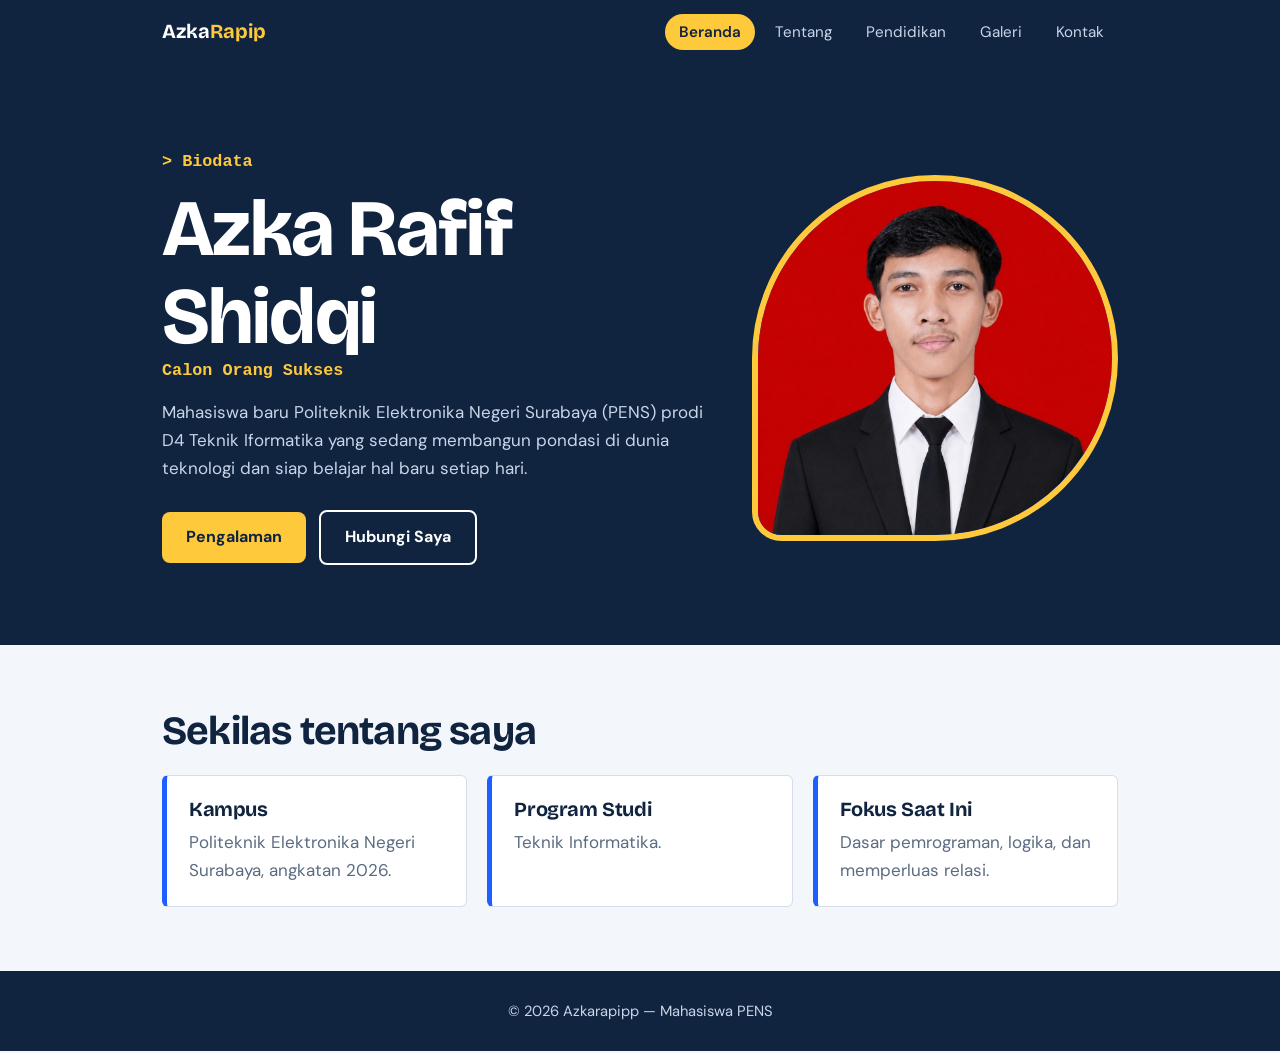
==== index.html @ 9b6b3646 "Add files via upload" ====
<!doctype html>
<html lang="id">
  <head>
    <meta charset="UTF-8" />
    <meta name="viewport" content="width=device-width,initial-scale=1" />
    <!-- [GANTI] Judul tab browser -->
    <title>Beranda | Azkarapipp</title>
    <link
      rel="stylesheet"
      href="https://fonts.googleapis.com/css2?family=Bricolage+Grotesque:wght@700&family=DM+Sans:wght@400;600&display=swap"
    />
    <link rel="stylesheet" href="style.css" />
  </head>
  <body>
    <header>
      <div class="wrap">
        <nav>
          <!-- [GANTI] Logo/nama di pojok kiri atas (ada di semua halaman) -->
          <a class="logo" href="index.html">Azka<span>Rapip</span></a>
          <!-- Menu HP: tombol ☰ memakai checkbox + CSS (tanpa JavaScript) -->
          <input type="checkbox" id="burger" />
          <label for="burger" class="burger" aria-label="Buka menu">☰</label>
          <ul class="menu">
            <li><a class="active" href="index.html">Beranda</a></li>
            <li><a href="tentang.html">Tentang</a></li>
            <li><a href="pendidikan.html">Pendidikan</a></li>
            <li><a href="fotoo.html">Galeri</a></li>
            <li><a href="kontak.html">Kontak</a></li>
          </ul>
        </nav>
      </div>
    </header>
    <main>
      <div class="hero">
        <div class="wrap">
          <div>
            <p class="code">&gt; Biodata</p>
            <!-- [GANTI] Nama lengkap kamu -->
            <h1>Azka Rafif Shidqi</h1>
            <!-- [GANTI] Tagline (efek ketik dari CSS). Jika panjang teks berubah, ubah juga angka 19 di style.css bagian .ketik dan @keyframes ketik -->
            <p class="code">Calon Orang Sukses</p>
            <!-- [GANTI] Kalimat perkenalan singkat -->
            <p>
              Mahasiswa baru Politeknik Elektronika Negeri Surabaya (PENS) prodi
              D4 Teknik Iformatika yang sedang membangun pondasi di dunia
              teknologi dan siap belajar hal baru setiap hari.
            </p>
            <!-- [GANTI] Teks tombol -->
            <a class="btn" href="fotoo.html">Pengalaman</a>
            <a class="btn alt" href="kontak.html">Hubungi Saya</a>
          </div>
          <!-- [GANTI] Foto: simpan file foto di folder ini, lalu ganti nama file pada src -->
          <img
            class="photo"
            src="azka.jpg"
            alt="Foto profil"
            style="object-position: center 10%"
          />
        </div>
      </div>
      <section>
        <div class="wrap">
          <!-- [GANTI] Judul & isi 3 kartu ringkasan -->
          <h2>Sekilas tentang saya</h2>
          <div class="grid">
            <div class="card">
              <h3>Kampus</h3>
              <p>Politeknik Elektronika Negeri Surabaya, angkatan 2026.</p>
            </div>
            <div class="card">
              <h3>Program Studi</h3>
              <p>Teknik Informatika.</p>
            </div>
            <div class="card">
              <h3>Fokus Saat Ini</h3>
              <p>Dasar pemrograman, logika, dan memperluas relasi.</p>
            </div>
          </div>
        </div>
      </section>
    </main>
    <footer>
      <!-- [GANTI] Teks footer -->© 2026
      <!-- [GANTI] Tahun -->
      Azkarapipp — Mahasiswa PENS
    </footer>
  </body>
</html>
---- style.css ----
/* ============ STYLE.CSS — dipakai semua halaman ============
   GANTI WARNA: ubah nilai di :root bawah ini (cukup 1 tempat) */
:root {
  --bg: #f3f6fb;
  --ink: #10233f;
  --muted: #5b6b82;
  --blue: #1f5eff;
  --yellow: #ffc93c;
  --card: #fff;
  --line: #d5deea;
}
* {
  box-sizing: border-box;
  margin: 0;
}
html {
  scroll-behavior: smooth;
}
body {
  font:
    17px/1.65 "DM Sans",
    system-ui,
    sans-serif;
  background: var(--bg);
  color: var(--ink);
}
h1,
h2,
h3 {
  font-family: "Bricolage Grotesque", "DM Sans", sans-serif;
  line-height: 1.1;
  letter-spacing: -0.02em;
}
a {
  color: var(--blue);
}
:focus-visible {
  outline: 3px solid var(--yellow);
  outline-offset: 3px;
}
.wrap {
  max-width: 1000px;
  margin: auto;
  padding: 0 22px;
}
header {
  position: sticky;
  top: 0;
  background: var(--ink);
  z-index: 9;
}
nav {
  display: flex;
  align-items: center;
  justify-content: space-between;
  height: 62px;
}
.logo {
  color: #fff;
  font:
    700 1.25rem "Bricolage Grotesque",
    sans-serif;
  text-decoration: none;
}
.logo span {
  color: var(--yellow);
}
.menu {
  display: flex;
  gap: 6px;
  list-style: none;
  padding: 0;
}
.menu a {
  color: #c9d6ea;
  text-decoration: none;
  padding: 8px 14px;
  border-radius: 99px;
  font-size: 0.95rem;
}
.menu a:hover {
  color: #fff;
}
.menu a.active {
  background: var(--yellow);
  color: var(--ink);
  font-weight: 600;
}
#burger {
  display: none;
}
.burger {
  display: none;
  color: #fff;
  font-size: 1.7rem;
  cursor: pointer;
}
section {
  padding: 64px 0;
}
h1 {
  font-size: clamp(2.6rem, 8vw, 5rem);
}
h2 {
  font-size: clamp(1.8rem, 4vw, 2.5rem);
  margin-bottom: 22px;
}
.hero {
  background: var(--ink);
  color: #fff;
  padding: 90px 0 80px;
}
.hero .wrap {
  display: grid;
  grid-template-columns: 1.5fr 1fr;
  gap: 40px;
  align-items: center;
}
.code {
  font:
    600 1.05rem ui-monospace,
    Consolas,
    monospace;
  color: var(--yellow);
  margin-bottom: 14px;
}
.hero p {
  color: #c9d6ea;
  max-width: 46ch;
  margin: 18px 0 28px;
}
.hero p.code {
  color: var(--yellow);
  margin: 0 0 14px;
}
.photo {
  display: block;
  width: 100%;
  object-fit: cover;
  aspect-ratio: 1;
  border-radius: 50% 50% 50% 8%;
  background: var(--blue) center/cover;
  border: 6px solid var(--yellow);
}
.btn {
  display: inline-block;
  padding: 12px 24px;
  border-radius: 8px;
  background: var(--yellow);
  color: var(--ink);
  font-weight: 700;
  text-decoration: none;
  border: 0;
  cursor: pointer;
  font-size: 1rem;
}
.btn.alt {
  background: transparent;
  color: #fff;
  border: 2px solid #fff;
  margin-left: 8px;
}
.grid {
  display: grid;
  grid-template-columns: repeat(auto-fit, minmax(240px, 1fr));
  gap: 20px;
}
.card {
  background: var(--card);
  border: 1px solid var(--line);
  border-left: 5px solid var(--blue);
  border-radius: 6px;
  padding: 22px;
}
.card h3 {
  margin-bottom: 8px;
  font-size: 1.25rem;
}
.card p,
.muted {
  color: var(--muted);
}
.tl {
  border-left: 3px solid var(--blue);
  padding-left: 26px;
  display: grid;
  gap: 26px;
}
.tl div {
  position: relative;
}
.tl div::before {
  content: "";
  position: absolute;
  left: -35px;
  top: 7px;
  width: 13px;
  height: 13px;
  border-radius: 50%;
  background: var(--yellow);
  border: 3px solid var(--blue);
}
.tl b {
  color: var(--blue);
}
.bar {
  margin-bottom: 16px;
}
.bar i {
  display: block;
  height: 10px;
  border-radius: 9px;
  background: var(--line);
  overflow: hidden;
  margin-top: 6px;
}
.bar i::after {
  content: "";
  display: block;
  height: 100%;
  width: 0;
  background: var(--blue);
  animation: isi 1.2s forwards;
}
@keyframes isi {
  to {
    width: var(--v);
  }
}
form {
  display: grid;
  gap: 14px;
}
input,
textarea {
  font: inherit;
  padding: 12px;
  border: 1px solid var(--line);
  border-radius: 6px;
  width: 100%;
}
.tag {
  display: inline-block;
  background: var(--ink);
  color: #fff;
  padding: 3px 12px;
  border-radius: 99px;
  font-size: 0.82rem;
  margin: 10px 6px 0 0;
}
.page-title {
  background: var(--ink);
  color: #fff;
  padding: 60px 0;
}
.page-title p {
  color: #c9d6ea;
  margin-top: 10px;
}
footer {
  background: var(--ink);
  color: #c9d6ea;
  text-align: center;
  padding: 28px 0;
  font-size: 0.92rem;
}
@media (max-width: 760px) {
  .burger {
    display: block;
  }
  #burger:checked ~ .menu {
    display: flex;
  }
  .menu {
    display: none;
    position: absolute;
    top: 62px;
    left: 0;
    right: 0;
    background: var(--ink);
    flex-direction: column;
    padding: 12px 22px;
  }
  .hero .wrap {
    grid-template-columns: 1fr;
  }
  .photo {
    max-width: 240px;
  }
}
@media (prefers-reduced-motion: reduce) {
  * {
    animation: none !important;
    transition: none !important;
  }
}
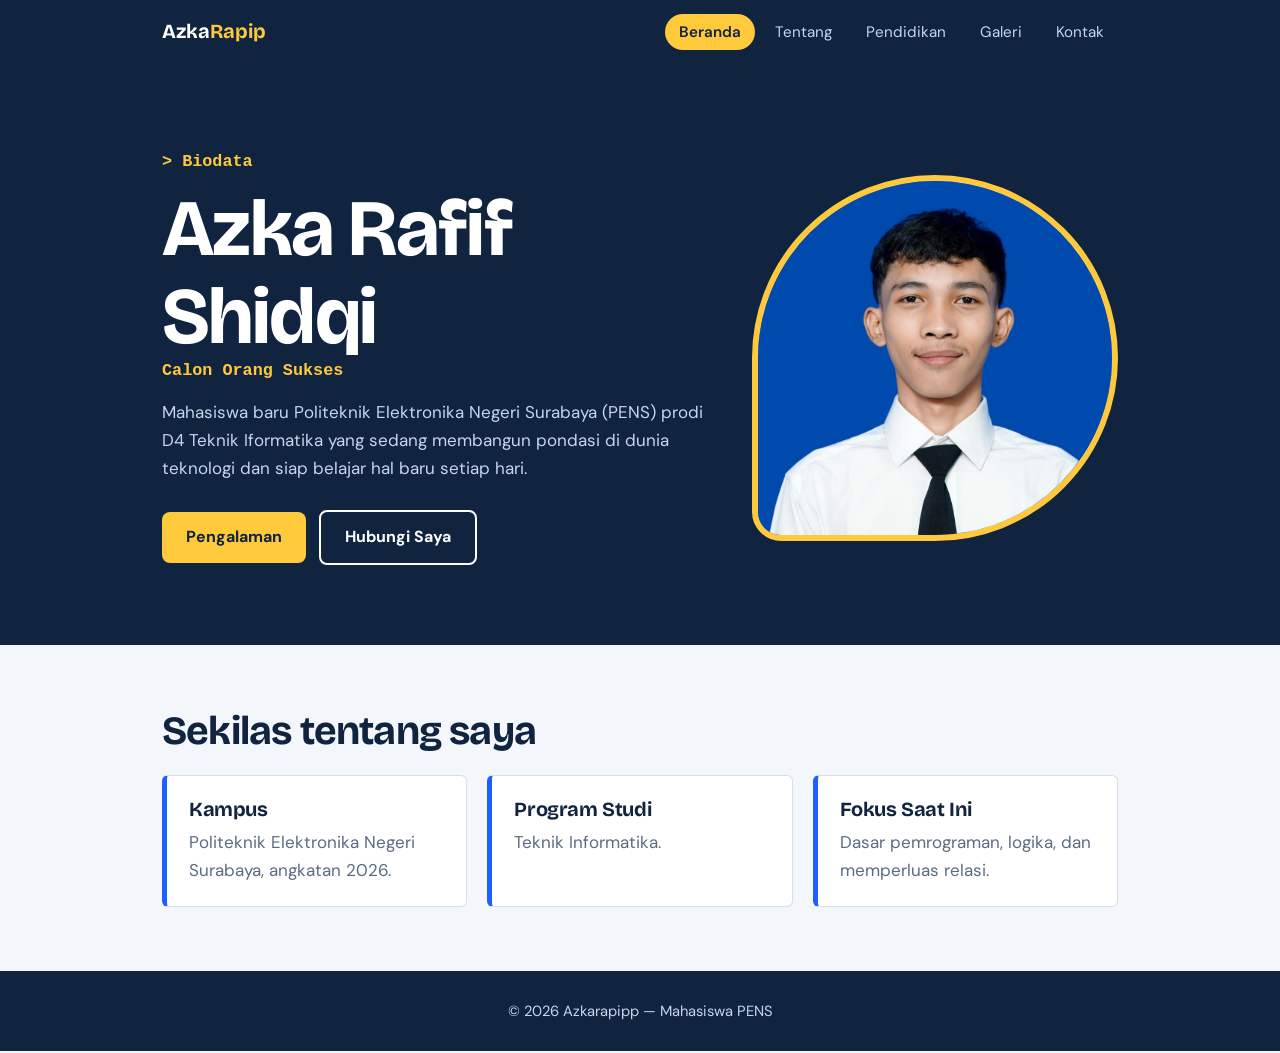
==== commit 2dbfad0f: "Add files via upload" ====
--- a/index.html
+++ b/index.html
@@ -52,9 +52,9 @@
           <!-- [GANTI] Foto: simpan file foto di folder ini, lalu ganti nama file pada src -->
           <img
             class="photo"
-            src="azka.jpg"
+            src="profil.jpeg"
             alt="Foto profil"
-            style="object-position: center 10%"
+            style="object-position: center 30%"
           />
         </div>
       </div>
